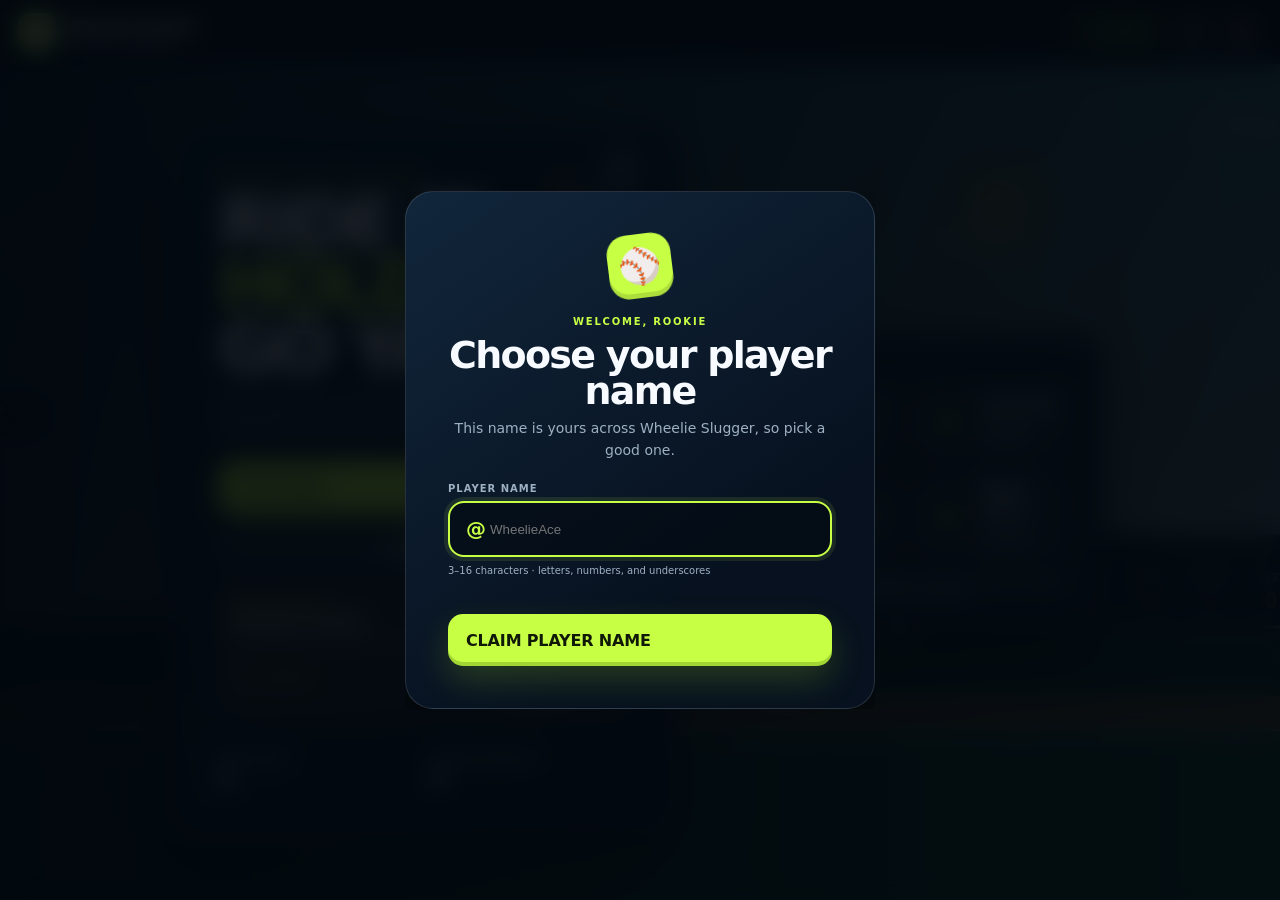
==== index.html @ b09b01a5 "Greatly increase wheelie sensitivity (index.html)" ====
<!doctype html>
<html lang="en">
  <head>
    <meta charset="UTF-8" />
    <meta name="viewport" content="width=device-width, initial-scale=1, viewport-fit=cover" />
    <meta
      name="description"
      content="Wheelie Slugger — ride an e-bike, hold the wheelie, and chase a baseball championship."
    />
    <meta name="theme-color" content="#07111f" />
    <meta name="mobile-web-app-capable" content="yes" />
    <meta name="apple-mobile-web-app-capable" content="yes" />
    <meta name="apple-mobile-web-app-status-bar-style" content="black-translucent" />
    <title>Wheelie Slugger</title>
    <link rel="manifest" href="./manifest.json" />
    <link rel="icon" href="./icon.svg" type="image/svg+xml" />
    <link rel="stylesheet" href="./styles.css?v=14" />
  </head>
  <body>
    <div id="app">
      <header class="topbar">
        <a class="brand" href="#" aria-label="Wheelie Slugger home">
          <span class="brand-mark" aria-hidden="true">⚾</span>
          <span>
            <strong>Wheelie Slugger</strong>
            <small>E-bike baseball</small>
          </span>
        </a>

        <div class="topbar-actions">
          <div id="playerBadge" class="player-badge" hidden>
            <span aria-hidden="true">@</span><strong id="playerUsername"></strong>
            <span id="ownerTag" class="owner-tag" hidden>OWNER</span>
          </div>
          <button id="topGarageButton" class="topbar-garage" type="button">
            <span aria-hidden="true">⚙</span>
            <strong>Garage</strong>
          </button>
          <button id="settingsButton" class="icon-button" type="button" aria-label="Open settings">
            <span aria-hidden="true">☰</span>
          </button>
          <button id="soundButton" class="icon-button" type="button" aria-label="Turn sound on">
            <span aria-hidden="true">🔇</span>
          </button>
          <button id="pauseButton" class="icon-button" type="button" aria-label="Pause game" hidden>
            <span aria-hidden="true">Ⅱ</span>
          </button>
        </div>
      </header>

      <main id="gameShell" class="game-shell">
        <canvas id="gameCanvas" aria-label="Wheelie Slugger game area">
          Your browser does not support the game canvas.
        </canvas>

        <section id="hud" class="hud" aria-label="Game score" hidden>
          <div class="inning-pill">
            <span>INNING</span>
            <strong id="inningValue">1</strong>
          </div>
          <div class="hud-stat">
            <span>Score</span>
            <strong id="scoreValue">0</strong>
          </div>
          <div class="hud-stat">
            <span>Baseballs</span>
            <strong><span aria-hidden="true">⚾</span> <span id="baseballValue">0</span></strong>
          </div>
          <div class="hud-stat hud-stat--desktop">
            <span>Distance</span>
            <strong><span id="distanceValue">0</span> m</strong>
          </div>
        </section>

        <section id="balancePanel" class="balance-panel" aria-label="Wheelie balance" hidden>
          <div class="balance-copy">
            <span>Balance</span>
            <strong id="comboValue">×1</strong>
          </div>
          <div class="balance-track" aria-hidden="true">
            <span class="balance-zone"></span>
            <span id="balanceNeedle" class="balance-needle"></span>
          </div>
        </section>

        <section id="boostPanel" class="boost-panel" aria-label="Boost charge" hidden>
          <span>Boost</span>
          <div class="boost-track" aria-hidden="true">
            <span id="boostFill" class="boost-fill"></span>
          </div>
        </section>

        <section id="challengeTimerPanel" class="challenge-timer" aria-label="Challenge timer" hidden>
          <span id="challengeTimerName">DAILY CHALLENGE</span>
          <strong id="challengeTimerValue">0:30</strong>
          <small id="challengeTimerGoal"></small>
        </section>

        <div id="inningBanner" class="inning-banner" aria-live="polite" hidden>
          <span id="inningBannerEyebrow">NEXT UP</span>
          <strong id="inningBannerTitle">INNING 2</strong>
          <small id="inningBannerSubtitle">Night Game</small>
        </div>

        <section id="menuOverlay" class="overlay overlay--visible">
          <div class="hero-card">
            <div class="hero-art" aria-hidden="true">
              <div class="hero-ball">⚾</div>
              <div class="hero-bike">
                <span class="wheel wheel--rear"></span>
                <span class="wheel wheel--front"></span>
                <span class="bike-frame"></span>
                <span class="rider">9</span>
              </div>
            </div>

            <p class="eyebrow">WELCOME TO THE BALLPARK</p>
            <h1>Ride it.<br /><em>Hold it.</em> Go yard.</h1>
            <p class="hero-description">
              Pop a wheelie, clear the gear, and collect enough baseballs to become the
              Wheelie Slugger.
            </p>

            <button id="startButton" class="primary-button" type="button">
              <span>Play ball</span>
              <span aria-hidden="true">→</span>
            </button>

            <button id="garageButton" class="secondary-button" type="button">
              <span aria-hidden="true">⚙</span>
              Garage
            </button>

            <section
              id="dailyChallengeCard"
              class="daily-challenge"
              role="button"
              tabindex="0"
              aria-labelledby="dailyChallengeTitle"
            >
              <div class="daily-challenge__top">
                <div>
                  <span>DAILY CHALLENGE</span>
                  <strong id="dailyChallengeTitle">First Base Dash</strong>
                </div>
                <b>⚾ <span id="dailyChallengeReward">450</span></b>
              </div>
              <p id="dailyChallengeDescription"></p>
              <div class="daily-challenge__track" aria-hidden="true">
                <i id="dailyChallengeFill"></i>
              </div>
              <small id="dailyChallengeProgress">0 / 1</small>
              <span id="dailyChallengeAction" class="daily-challenge__action">PLAY CHALLENGE →</span>
            </section>

            <div class="menu-records">
              <div>
                <span>Best score</span>
                <strong id="menuBestScore">0</strong>
              </div>
              <div>
                <span>Career baseballs</span>
                <strong id="menuBaseballs">0</strong>
              </div>
            </div>
          </div>

          <div class="how-to-card">
            <p class="eyebrow">HOW TO RIDE</p>
            <div class="how-to-steps">
              <div>
                <span class="step-icon">↑</span>
                <p><strong>Jump</strong> over tags and obstacles</p>
              </div>
              <div>
                <span class="step-icon">←</span>
                <p><strong>Lean back</strong> to pop a wheelie</p>
              </div>
              <div>
                <span class="step-icon">→</span>
                <p><strong>Lean forward</strong> to balance</p>
              </div>
              <div>
                <span class="step-icon">↓</span>
                <p><strong>Wheel down</strong> to end the wheelie</p>
              </div>
            </div>
            <p class="keyboard-help">
              Keyboard: A/D or arrows to lean · Space to jump · X or Shift to boost
            </p>
          </div>
        </section>

        <section id="resultOverlay" class="overlay" hidden>
          <div class="result-card">
            <p class="eyebrow" id="resultEyebrow">THE PLAY IS OVER</p>
            <h2 id="resultTitle">Bike down!</h2>
            <p id="resultMessage">Keep the front wheel up to clear the cone.</p>

            <div class="result-score">
              <span>Final score</span>
              <strong id="resultScore">0</strong>
              <small id="newBestLabel" hidden>NEW PERSONAL BEST!</small>
            </div>

            <div class="result-grid">
              <div>
                <span>Distance</span>
                <strong><span id="resultDistance">0</span> m</strong>
              </div>
              <div>
                <span>Baseballs</span>
                <strong>⚾ <span id="resultBaseballs">0</span></strong>
              </div>
              <div>
                <span>Best combo</span>
                <strong id="resultCombo">×1</strong>
              </div>
            </div>

            <button id="restartButton" class="primary-button" type="button">
              <span>Ride again</span>
              <span aria-hidden="true">↻</span>
            </button>
            <button id="resultGarageButton" class="secondary-button" type="button">Open garage</button>
            <button id="homeButton" class="text-button" type="button">Back to home</button>
          </div>
        </section>

        <section id="pauseOverlay" class="overlay" hidden>
          <div class="pause-card">
            <p class="eyebrow">TIME OUT</p>
            <h2>Game paused</h2>
            <button id="resumeButton" class="primary-button" type="button">Resume ride</button>
            <button id="pauseHomeButton" class="text-button" type="button">Quit to home</button>
          </div>
        </section>

        <div id="gameControls" class="game-controls" hidden>
          <button id="boostButton" class="control-button control-button--boost" type="button">
            <span aria-hidden="true">⚡</span>
            <strong>Boost</strong>
            <span class="control-key">X</span>
          </button>
          <div class="d-pad" role="group" aria-label="Bike controls">
            <button
              id="forwardButton"
              class="direction-button direction-button--up"
              type="button"
              aria-label="Jump"
            >
              <span aria-hidden="true">↑</span>
              <small>SPACE</small>
            </button>
            <button
              id="leanBackButton"
              class="direction-button direction-button--left"
              type="button"
              aria-label="Lean back and lift the front wheel"
            >
              <span aria-hidden="true">←</span>
              <small>A</small>
            </button>
            <button
              id="wheelDownButton"
              class="direction-button direction-button--down"
              type="button"
              aria-label="Bring the front wheel down"
            >
              <span aria-hidden="true">↓</span>
              <small>S</small>
            </button>
            <button
              id="leanForwardButton"
              class="direction-button direction-button--right"
              type="button"
              aria-label="Lean forward"
            >
              <span aria-hidden="true">→</span>
              <small>D</small>
            </button>
          </div>
        </div>

        <div id="toast" class="toast" aria-live="polite" hidden></div>
        <div id="liveRegion" class="sr-only" aria-live="polite"></div>
      </main>
    </div>

    <dialog id="garageDialog" class="garage-dialog">
      <form method="dialog" class="garage-card">
        <div class="dialog-header">
          <div>
            <p class="eyebrow">YOUR COLLECTION</p>
            <h2>Wheelie Garage</h2>
          </div>
          <button class="close-button" value="close" aria-label="Close garage">×</button>
        </div>
        <p class="garage-intro">
          Catch baseballs during your rides, then spend them on new e-bikes. Purchased bikes
          stay in your collection on this device.
        </p>
        <div id="bikeList" class="bike-list"></div>
        <div class="garage-total">
          <span>Baseballs to spend</span>
          <strong>⚾ <span id="garageBaseballs">0</span></strong>
        </div>
      </form>
    </dialog>

    <dialog id="settingsDialog" class="settings-dialog">
      <form method="dialog" class="settings-card">
        <div class="dialog-header">
          <div>
            <p class="eyebrow">GAME OPTIONS</p>
            <h2>Settings</h2>
          </div>
          <button class="close-button" value="close" aria-label="Close settings">×</button>
        </div>

        <label class="setting-row">
          <span>
            <strong>Auto forward</strong>
            <small>Keep moving without holding W</small>
          </span>
          <input id="autoForwardSetting" type="checkbox" />
        </label>

        <label class="setting-volume">
          <span>
            <strong>Sound volume</strong>
            <output id="volumeValue">70%</output>
          </span>
          <input id="volumeSetting" type="range" min="0" max="100" step="5" />
        </label>

        <label class="setting-volume">
          <span>
            <strong>Game brightness</strong>
            <output id="brightnessValue">100%</output>
          </span>
          <input id="brightnessSetting" type="range" min="45" max="125" step="5" />
        </label>

        <label class="setting-row">
          <span>
            <strong>Battery saver</strong>
            <small>Saves your preference; reduced graphics are coming later</small>
          </span>
          <input id="batterySaverSetting" type="checkbox" />
        </label>

        <label class="setting-row">
          <span>
            <strong>Phone vibration</strong>
            <small>Uses vibration on supported mobile devices</small>
          </span>
          <input id="vibrationSetting" type="checkbox" />
        </label>

        <label class="setting-row">
          <span>
            <strong>Screen shake</strong>
            <small>Shake the game on jumps, boosts, and crashes</small>
          </span>
          <input id="screenShakeSetting" type="checkbox" />
        </label>

        <button id="fullscreenButton" class="secondary-button" type="button">
          Enter fullscreen
        </button>
      </form>
    </dialog>

    <dialog id="usernameDialog" class="username-dialog">
      <form id="usernameForm" class="username-card">
        <div class="username-ball" aria-hidden="true">⚾</div>
        <p class="eyebrow">WELCOME, ROOKIE</p>
        <h2>Choose your player name</h2>
        <p class="username-intro">
          This name is yours across Wheelie Slugger, so pick a good one.
        </p>
        <label for="usernameInput">Player name</label>
        <div class="username-field">
          <span aria-hidden="true">@</span>
          <input
            id="usernameInput"
            name="username"
            type="text"
            minlength="3"
            maxlength="16"
            pattern="[A-Za-z0-9_]+"
            autocomplete="off"
            autocapitalize="none"
            spellcheck="false"
            placeholder="WheelieAce"
            required
          />
        </div>
        <small>3–16 characters · letters, numbers, and underscores</small>
        <p id="usernameStatus" class="username-status" role="status" aria-live="polite"></p>
        <div id="usernameSuggestions" class="username-suggestions" hidden></div>
        <button id="claimUsernameButton" class="primary-button" type="submit">
          Claim player name
        </button>
      </form>
    </dialog>

    <script src="./config.js?v=14"></script>
    <script src="./game.js?v=14"></script>
  </body>
</html>
---- styles.css ----
:root {
  color-scheme: dark;
  --ink: #f7fbff;
  --muted: #9eb0c3;
  --navy-950: #050b13;
  --navy-900: #07111f;
  --navy-800: #0c1d30;
  --navy-700: #132d46;
  --panel: rgba(7, 17, 31, 0.9);
  --line: rgba(255, 255, 255, 0.13);
  --lime: #c7ff45;
  --lime-dark: #8cc51c;
  --orange: #ff7a32;
  --cyan: #4cd9ff;
  --red: #ff4f5e;
  --radius-lg: 28px;
  --radius-md: 18px;
  --shadow: 0 28px 70px rgba(0, 0, 0, 0.42);
  --game-brightness: 1;
  font-family:
    Inter, ui-sans-serif, system-ui, -apple-system, BlinkMacSystemFont, "Segoe UI", sans-serif;
  font-synthesis: none;
}

* {
  box-sizing: border-box;
}

html,
body {
  width: 100%;
  height: 100%;
  margin: 0;
  overflow: hidden;
  background: var(--navy-950);
}

body {
  color: var(--ink);
  overscroll-behavior: none;
  user-select: none;
  -webkit-user-select: none;
  -webkit-tap-highlight-color: transparent;
}

button,
a {
  font: inherit;
}

button {
  color: inherit;
}

button:focus-visible,
a:focus-visible {
  outline: 3px solid var(--cyan);
  outline-offset: 3px;
}

#app {
  display: grid;
  grid-template-rows: 64px minmax(0, 1fr);
  width: 100%;
  height: 100%;
  min-height: 100dvh;
  background:
    radial-gradient(circle at 50% 0%, rgba(30, 87, 121, 0.24), transparent 36%),
    var(--navy-950);
}

.topbar {
  position: relative;
  z-index: 30;
  display: flex;
  align-items: center;
  justify-content: space-between;
  min-width: 0;
  padding: 0 max(18px, env(safe-area-inset-right)) 0 max(18px, env(safe-area-inset-left));
  border-bottom: 1px solid var(--line);
  background: rgba(5, 11, 19, 0.92);
  backdrop-filter: blur(18px);
}

.brand {
  display: flex;
  gap: 10px;
  align-items: center;
  color: var(--ink);
  text-decoration: none;
}

.brand-mark {
  display: grid;
  place-items: center;
  width: 38px;
  height: 38px;
  border-radius: 12px;
  background: var(--lime);
  box-shadow: inset 0 -4px 0 rgba(0, 0, 0, 0.12);
  font-size: 22px;
}

.brand strong,
.brand small {
  display: block;
}

.brand strong {
  font-size: 15px;
  letter-spacing: -0.02em;
}

.brand small {
  margin-top: 1px;
  color: var(--muted);
  font-size: 10px;
  font-weight: 700;
  letter-spacing: 0.1em;
  text-transform: uppercase;
}

.topbar-actions {
  display: flex;
  gap: 8px;
  align-items: center;
}

.player-badge {
  display: flex;
  align-items: center;
  max-width: min(34vw, 190px);
  min-height: 40px;
  padding: 0 12px;
  border: 1px solid rgba(199, 255, 69, 0.28);
  border-radius: 12px;
  background: rgba(199, 255, 69, 0.08);
  color: var(--lime);
  font-size: 12px;
}

.player-badge strong {
  overflow: hidden;
  text-overflow: ellipsis;
  white-space: nowrap;
}

.player-badge--owner {
  max-width: min(58vw, 290px);
  border-color: rgba(255, 196, 46, 0.65);
  background: linear-gradient(135deg, rgba(255, 210, 75, 0.16), rgba(184, 121, 0, 0.1));
}

.owner-tag {
  margin-left: 9px;
  padding: 5px 8px;
  border: 1px solid #ffe184;
  border-radius: 7px;
  background: linear-gradient(180deg, #ffe889, #d99b09);
  box-shadow:
    inset 0 1px 0 rgba(255, 255, 255, 0.72),
    0 0 16px rgba(255, 190, 31, 0.38);
  color: #3b2200;
  font-size: 14px;
  font-weight: 1000;
  letter-spacing: 0.1em;
  line-height: 1;
  text-shadow: 0 1px 0 rgba(255, 255, 255, 0.42);
}

.icon-button,
.close-button {
  display: grid;
  place-items: center;
  width: 40px;
  height: 40px;
  padding: 0;
  border: 1px solid var(--line);
  border-radius: 12px;
  background: rgba(255, 255, 255, 0.06);
  cursor: pointer;
}

.topbar-garage {
  display: flex;
  align-items: center;
  gap: 6px;
  min-height: 40px;
  padding: 0 13px;
  border: 1px solid rgba(199, 255, 69, 0.3);
  border-radius: 12px;
  background: rgba(199, 255, 69, 0.08);
  color: var(--lime);
  font-size: 11px;
  font-weight: 900;
  letter-spacing: 0.04em;
  text-transform: uppercase;
  cursor: pointer;
}

.topbar-garage:hover {
  background: rgba(199, 255, 69, 0.15);
}

.icon-button:hover,
.close-button:hover {
  background: rgba(255, 255, 255, 0.11);
}

.username-dialog {
  width: min(calc(100% - 28px), 470px);
  padding: 0;
  border: 0;
  background: transparent;
  color: var(--ink);
}

.username-dialog::backdrop {
  background: rgba(2, 7, 13, 0.88);
  backdrop-filter: blur(12px);
}

.username-card {
  padding: clamp(26px, 6vw, 42px);
  border: 1px solid var(--line);
  border-radius: var(--radius-lg);
  background: linear-gradient(145deg, #11263b, #07111f 72%);
  box-shadow: var(--shadow);
  text-align: center;
}

.username-ball {
  display: grid;
  place-items: center;
  width: 64px;
  height: 64px;
  margin: 0 auto 18px;
  border-radius: 20px;
  background: var(--lime);
  box-shadow: inset 0 -5px 0 rgba(0, 0, 0, 0.13);
  font-size: 35px;
  transform: rotate(-7deg);
}

.username-card h2 {
  margin: 5px 0 9px;
  font-size: clamp(27px, 7vw, 38px);
  letter-spacing: -0.045em;
}

.username-intro {
  margin: 0 auto 22px;
  color: var(--muted);
  font-size: 14px;
  line-height: 1.55;
}

.username-card label {
  display: block;
  margin-bottom: 7px;
  color: var(--muted);
  font-size: 10px;
  font-weight: 900;
  letter-spacing: 0.1em;
  text-align: left;
  text-transform: uppercase;
}

.username-field {
  display: flex;
  align-items: center;
  min-height: 56px;
  border: 2px solid rgba(255, 255, 255, 0.18);
  border-radius: 16px;
  background: rgba(2, 9, 16, 0.6);
  transition: border-color 160ms ease, box-shadow 160ms ease;
}

.username-field:focus-within {
  border-color: var(--lime);
  box-shadow: 0 0 0 4px rgba(199, 255, 69, 0.1);
}

.username-field span {
  padding-left: 16px;
  color: var(--lime);
  font-size: 20px;
  font-weight: 900;
}

.username-field input {
  width: 100%;
  min-width: 0;
  padding: 15px 16px 15px 4px;
  border: 0;
  outline: 0;
  background: transparent;
  color: white;
  font: 800 18px/1.2 inherit;
  user-select: text;
  -webkit-user-select: text;
}

.username-card > small {
  display: block;
  margin-top: 8px;
  color: var(--muted);
  font-size: 10px;
  text-align: left;
}

.username-status {
  min-height: 20px;
  margin: 13px 0 5px;
  font-size: 12px;
  font-weight: 800;
}

.username-status[data-state="error"] {
  color: #ff8d98;
}

.username-status[data-state="success"] {
  color: var(--lime);
}

.username-suggestions {
  display: flex;
  flex-wrap: wrap;
  justify-content: center;
  gap: 7px;
  margin: 0 0 13px;
}

.username-suggestions > span {
  flex-basis: 100%;
  color: var(--muted);
  font-size: 10px;
}

.username-suggestions button {
  padding: 7px 10px;
  border: 1px solid rgba(76, 217, 255, 0.35);
  border-radius: 99px;
  background: rgba(76, 217, 255, 0.08);
  color: var(--cyan);
  font-size: 11px;
  font-weight: 800;
  cursor: pointer;
}

.username-card .primary-button {
  margin-top: 5px;
}

.game-shell {
  position: relative;
  min-width: 0;
  min-height: 0;
  overflow: hidden;
  isolation: isolate;
  filter: brightness(var(--game-brightness));
}

#gameCanvas {
  display: block;
  width: 100%;
  height: 100%;
  touch-action: none;
  background: #bdefff;
}

.hud {
  position: absolute;
  z-index: 5;
  top: 18px;
  left: 18px;
  display: flex;
  align-items: stretch;
  gap: 8px;
  pointer-events: none;
}

.inning-pill,
.hud-stat {
  display: flex;
  flex-direction: column;
  justify-content: center;
  min-width: 82px;
  min-height: 54px;
  padding: 8px 14px;
  border: 1px solid rgba(255, 255, 255, 0.15);
  border-radius: 15px;
  background: rgba(6, 16, 27, 0.82);
  box-shadow: 0 12px 30px rgba(0, 0, 0, 0.16);
  backdrop-filter: blur(12px);
}

.inning-pill {
  align-items: center;
  min-width: 64px;
  padding-inline: 10px;
  background: var(--lime);
  color: #111b07;
}

.inning-pill span,
.hud-stat span,
.balance-copy span,
.boost-panel > span {
  color: var(--muted);
  font-size: 9px;
  font-weight: 900;
  letter-spacing: 0.11em;
  text-transform: uppercase;
}

.inning-pill span {
  color: rgba(17, 27, 7, 0.65);
}

.inning-pill strong {
  font-size: 23px;
  line-height: 1;
}

.hud-stat strong {
  margin-top: 2px;
  font-size: 17px;
  font-variant-numeric: tabular-nums;
}

.balance-panel {
  position: absolute;
  z-index: 5;
  top: 20px;
  left: 50%;
  width: min(280px, 28vw);
  transform: translateX(-50%);
  pointer-events: none;
}

.balance-copy {
  display: flex;
  justify-content: space-between;
  margin-bottom: 7px;
  text-shadow: 0 2px 8px rgba(0, 0, 0, 0.35);
}

.balance-copy span {
  color: rgba(255, 255, 255, 0.74);
}

.balance-copy strong {
  color: var(--lime);
  font-size: 13px;
}

.balance-track,
.boost-track {
  position: relative;
  height: 10px;
  overflow: hidden;
  border: 2px solid rgba(255, 255, 255, 0.3);
  border-radius: 99px;
  background: rgba(5, 11, 19, 0.62);
  box-shadow: 0 7px 18px rgba(0, 0, 0, 0.2);
}

.balance-zone {
  position: absolute;
  inset: 0 31% 0 28%;
  border-radius: inherit;
  background: linear-gradient(90deg, #a0eb2c, var(--lime), #a0eb2c);
  opacity: 0.95;
}

.balance-needle {
  position: absolute;
  top: -3px;
  left: 0;
  width: 5px;
  height: 12px;
  border-radius: 4px;
  background: white;
  box-shadow: 0 0 0 2px #0a1726, 0 0 10px white;
  transform: translateX(-50%);
  transition: left 60ms linear;
}

.boost-panel {
  position: absolute;
  z-index: 5;
  right: 18px;
  top: 22px;
  width: 118px;
  pointer-events: none;
}

.boost-panel > span {
  display: block;
  margin-bottom: 7px;
  color: rgba(255, 255, 255, 0.74);
}

.boost-track {
  height: 9px;
}

.boost-fill {
  display: block;
  width: 100%;
  height: 100%;
  border-radius: inherit;
  background: linear-gradient(90deg, var(--orange), #ffd65a);
  box-shadow: 0 0 18px rgba(255, 122, 50, 0.65);
  transform-origin: left;
}

.overlay {
  position: absolute;
  z-index: 20;
  inset: 0;
  display: grid;
  grid-template-columns: minmax(320px, 500px) minmax(260px, 390px);
  gap: clamp(18px, 3vw, 42px);
  align-content: center;
  justify-content: center;
  padding: 28px;
  overflow: auto;
  background:
    linear-gradient(90deg, rgba(4, 10, 18, 0.93), rgba(4, 10, 18, 0.55)),
    radial-gradient(circle at 75% 35%, rgba(199, 255, 69, 0.14), transparent 34%);
  opacity: 0;
  pointer-events: none;
  transition: opacity 180ms ease;
}

.overlay--visible {
  opacity: 1;
  pointer-events: auto;
}

.hero-card,
.how-to-card,
.result-card,
.pause-card {
  position: relative;
  align-self: center;
}

.hero-card {
  padding: clamp(22px, 4vw, 42px);
  overflow: hidden;
  border: 1px solid var(--line);
  border-radius: var(--radius-lg);
  background: linear-gradient(145deg, rgba(14, 33, 52, 0.96), rgba(7, 17, 31, 0.96));
  box-shadow: var(--shadow);
}

.hero-card::after {
  position: absolute;
  z-index: -1;
  width: 230px;
  height: 230px;
  right: -100px;
  bottom: -120px;
  border: 34px solid rgba(199, 255, 69, 0.06);
  border-radius: 50%;
  content: "";
}

.eyebrow {
  margin: 0 0 10px;
  color: var(--lime);
  font-size: 10px;
  font-weight: 900;
  letter-spacing: 0.18em;
  text-transform: uppercase;
}

h1,
h2,
p {
  margin-top: 0;
}

h1 {
  max-width: 380px;
  margin-bottom: 14px;
  font-size: clamp(42px, 6vw, 72px);
  line-height: 0.86;
  letter-spacing: -0.065em;
  text-transform: uppercase;
}

h1 em {
  color: var(--lime);
  font-style: normal;
}

h2 {
  margin-bottom: 8px;
  font-size: clamp(32px, 5vw, 52px);
  line-height: 0.95;
  letter-spacing: -0.05em;
}

.hero-description {
  max-width: 390px;
  margin-bottom: 22px;
  color: var(--muted);
  font-size: 15px;
  line-height: 1.55;
}

.primary-button,
.secondary-button,
.text-button {
  display: flex;
  align-items: center;
  justify-content: center;
  width: 100%;
  min-height: 52px;
  padding: 12px 18px;
  border-radius: 15px;
  font-weight: 900;
  letter-spacing: -0.01em;
  cursor: pointer;
}

.primary-button {
  justify-content: space-between;
  border: 0;
  background: var(--lime);
  box-shadow: inset 0 -4px 0 rgba(55, 91, 0, 0.25), 0 14px 34px rgba(165, 224, 35, 0.2);
  color: #101906;
  font-size: 16px;
  text-transform: uppercase;
}

.primary-button:hover {
  filter: brightness(1.06);
}

.primary-button:active {
  transform: translateY(2px);
  box-shadow: inset 0 -2px 0 rgba(55, 91, 0, 0.25), 0 8px 22px rgba(165, 224, 35, 0.2);
}

.secondary-button {
  gap: 8px;
  margin-top: 10px;
  border: 1px solid var(--line);
  background: rgba(255, 255, 255, 0.055);
}

.secondary-button:hover {
  background: rgba(255, 255, 255, 0.1);
}

.text-button {
  min-height: 38px;
  margin-top: 5px;
  border: 0;
  background: transparent;
  color: var(--muted);
  font-size: 13px;
}

.text-button:hover {
  color: var(--ink);
}

.menu-records {
  display: grid;
  grid-template-columns: 1fr 1fr;
  gap: 10px;
  margin-top: 20px;
  padding-top: 18px;
  border-top: 1px solid var(--line);
}

.daily-challenge {
  margin-top: 13px;
  padding: 13px 14px;
  border: 1px solid rgba(255, 191, 47, 0.36);
  border-radius: 15px;
  background: linear-gradient(135deg, rgba(255, 191, 47, 0.11), rgba(255, 122, 50, 0.05));
  cursor: pointer;
  transition: border-color 160ms ease, transform 160ms ease, background 160ms ease;
}

.daily-challenge:hover,
.daily-challenge:focus-visible {
  border-color: #ffd766;
  background: linear-gradient(135deg, rgba(255, 191, 47, 0.18), rgba(255, 122, 50, 0.08));
  outline: 0;
  transform: translateY(-1px);
}

.daily-challenge__top {
  display: flex;
  align-items: center;
  justify-content: space-between;
  gap: 12px;
}

.daily-challenge__top span,
.daily-challenge > small {
  display: block;
  color: #d2a944;
  font-size: 8px;
  font-weight: 900;
  letter-spacing: 0.11em;
  text-transform: uppercase;
}

.daily-challenge__top strong {
  display: block;
  margin-top: 2px;
  font-size: 14px;
}

.daily-challenge__top b {
  flex: none;
  color: #ffd766;
  font-size: 13px;
}

.daily-challenge p {
  margin: 8px 0;
  color: var(--muted);
  font-size: 11px;
  line-height: 1.4;
}

.daily-challenge__track {
  height: 7px;
  overflow: hidden;
  border-radius: 99px;
  background: rgba(0, 0, 0, 0.3);
}

.daily-challenge__track i {
  display: block;
  width: 0;
  height: 100%;
  border-radius: inherit;
  background: linear-gradient(90deg, #ff9e2c, #ffe06b);
  transition: width 240ms ease;
}

.daily-challenge > small {
  margin-top: 6px;
}

.daily-challenge > small.is-complete {
  color: var(--lime);
}

.daily-challenge__action {
  display: block;
  margin-top: 8px;
  color: #ffe083;
  font-size: 10px;
  font-weight: 1000;
  letter-spacing: 0.09em;
  text-align: right;
}

.daily-challenge.is-complete {
  cursor: default;
  opacity: 0.78;
}

.challenge-timer {
  position: absolute;
  z-index: 8;
  top: 74px;
  right: 18px;
  display: grid;
  width: min(250px, 31vw);
  padding: 11px 14px;
  border: 2px solid #ffd766;
  border-radius: 15px;
  background: rgba(7, 17, 31, 0.9);
  box-shadow: 0 12px 30px rgba(0, 0, 0, 0.28), 0 0 18px rgba(255, 191, 47, 0.15);
  pointer-events: none;
}

.challenge-timer[hidden] {
  display: none;
}

.challenge-timer > span {
  color: #ffd766;
  font-size: 9px;
  font-weight: 1000;
  letter-spacing: 0.12em;
}

.challenge-timer > strong {
  font-size: 30px;
  font-variant-numeric: tabular-nums;
  line-height: 1;
}

.challenge-timer > small {
  margin-top: 5px;
  overflow: hidden;
  color: var(--muted);
  font-size: 9px;
  line-height: 1.25;
  text-overflow: ellipsis;
  white-space: nowrap;
}

.challenge-timer.is-urgent {
  border-color: var(--red);
  animation: timer-pulse 650ms ease-in-out infinite alternate;
}

.challenge-timer.is-urgent > strong {
  color: #ff7f8b;
}

@keyframes timer-pulse {
  to {
    transform: scale(1.035);
    box-shadow: 0 0 24px rgba(255, 79, 94, 0.4);
  }
}

.menu-records div {
  display: flex;
  flex-direction: column;
}

.menu-records span {
  color: var(--muted);
  font-size: 10px;
  font-weight: 800;
  text-transform: uppercase;
}

.menu-records strong {
  margin-top: 3px;
  font-size: 21px;
  font-variant-numeric: tabular-nums;
}

.hero-art {
  position: absolute;
  right: 10px;
  top: 20px;
  width: 175px;
  height: 125px;
  opacity: 0.23;
  transform: rotate(-6deg);
}

.hero-ball {
  position: absolute;
  right: 15px;
  top: 0;
  font-size: 38px;
  transform: rotate(18deg);
}

.hero-bike {
  position: absolute;
  right: 25px;
  bottom: 22px;
  width: 125px;
  height: 70px;
  transform: rotate(-17deg);
  transform-origin: 25px 50px;
}

.wheel {
  position: absolute;
  bottom: 0;
  width: 42px;
  height: 42px;
  border: 7px solid white;
  border-radius: 50%;
}

.wheel--rear {
  left: 0;
}

.wheel--front {
  right: 0;
}

.bike-frame {
  position: absolute;
  left: 29px;
  bottom: 20px;
  width: 68px;
  height: 6px;
  border-radius: 10px;
  background: var(--lime);
  transform: rotate(-8deg);
}

.rider {
  position: absolute;
  left: 47px;
  bottom: 36px;
  display: grid;
  place-items: center;
  width: 34px;
  height: 34px;
  border-radius: 50% 50% 40% 40%;
  background: var(--orange);
  color: #08111d;
  font-size: 12px;
  font-weight: 1000;
}

.how-to-card {
  padding: clamp(18px, 3vw, 30px);
  border: 1px solid var(--line);
  border-radius: var(--radius-lg);
  background: rgba(7, 17, 31, 0.83);
  box-shadow: var(--shadow);
  backdrop-filter: blur(16px);
}

.how-to-steps {
  display: grid;
  grid-template-columns: 1fr 1fr;
  gap: 10px;
}

.how-to-steps > div {
  display: grid;
  grid-template-columns: 42px 1fr;
  gap: 12px;
  align-items: center;
  min-height: 58px;
  padding: 10px 13px;
  border: 1px solid var(--line);
  border-radius: 15px;
  background: rgba(255, 255, 255, 0.045);
}

.how-to-steps p {
  margin: 0;
  color: var(--muted);
  font-size: 13px;
  line-height: 1.35;
}

.how-to-steps strong {
  color: var(--ink);
}

.step-icon {
  display: grid;
  place-items: center;
  width: 38px;
  height: 38px;
  border-radius: 11px;
  background: rgba(199, 255, 69, 0.12);
  color: var(--lime);
  font-size: 19px;
}

.keyboard-help {
  margin: 16px 0 0;
  color: #70869b;
  font-size: 10px;
  font-weight: 700;
  text-align: center;
  text-transform: uppercase;
}

.game-controls {
  position: absolute;
  z-index: 10;
  right: max(22px, env(safe-area-inset-right));
  bottom: max(18px, env(safe-area-inset-bottom));
  display: flex;
  gap: 12px;
  align-items: flex-end;
}

.control-button {
  position: relative;
  display: flex;
  flex-direction: column;
  align-items: center;
  justify-content: center;
  border: 2px solid rgba(255, 255, 255, 0.4);
  box-shadow: 0 16px 35px rgba(0, 0, 0, 0.28);
  cursor: pointer;
  touch-action: none;
  text-transform: uppercase;
}

.control-button--boost {
  width: clamp(72px, 9vw, 90px);
  height: clamp(64px, 8vw, 82px);
  border-radius: 22px;
  background: linear-gradient(145deg, #ff9b53, var(--orange));
  color: #271105;
}

.control-button--boost:disabled {
  filter: saturate(0.2) brightness(0.65);
  cursor: not-allowed;
}

.control-button--boost:not(:disabled):active {
  transform: scale(0.95);
}

.control-button--boost > span:first-child {
  font-size: 20px;
}

.control-label,
.control-key {
  font-size: 8px;
  font-weight: 900;
  letter-spacing: 0.13em;
  opacity: 0.63;
}

.control-button strong {
  font-size: clamp(16px, 2vw, 21px);
}

.d-pad {
  display: grid;
  grid-template-columns: repeat(3, clamp(54px, 6.2vw, 68px));
  grid-template-rows: repeat(2, clamp(52px, 6vw, 64px));
  gap: 6px;
  touch-action: none;
}

.direction-button {
  position: relative;
  display: flex;
  align-items: center;
  justify-content: center;
  border: 2px solid rgba(255, 255, 255, 0.36);
  border-radius: 17px;
  background: linear-gradient(155deg, rgba(27, 57, 84, 0.96), rgba(8, 24, 40, 0.96));
  box-shadow: inset 0 -4px 0 rgba(0, 0, 0, 0.24), 0 12px 28px rgba(0, 0, 0, 0.3);
  color: white;
  cursor: pointer;
  touch-action: none;
}

.direction-button > span {
  font-size: clamp(25px, 3vw, 34px);
  font-weight: 900;
  line-height: 1;
}

.direction-button small {
  position: absolute;
  right: 7px;
  bottom: 5px;
  color: var(--muted);
  font-size: 8px;
  font-weight: 900;
}

.direction-button.is-held {
  border-color: var(--lime);
  background: linear-gradient(155deg, #d7ff76, var(--lime));
  box-shadow: inset 0 -2px 0 rgba(55, 91, 0, 0.25), 0 8px 20px rgba(165, 224, 35, 0.2);
  color: #122005;
  transform: translateY(2px) scale(0.98);
}

.direction-button.is-held small {
  color: rgba(18, 32, 5, 0.62);
}

.direction-button--up {
  grid-column: 2;
  grid-row: 1;
}

.direction-button--left {
  grid-column: 1;
  grid-row: 2;
}

.direction-button--down {
  grid-column: 2;
  grid-row: 2;
}

.direction-button--right {
  grid-column: 3;
  grid-row: 2;
}

.inning-banner {
  position: absolute;
  z-index: 12;
  top: 48%;
  left: 50%;
  display: flex;
  flex-direction: column;
  align-items: center;
  padding: 18px 34px;
  border: 1px solid rgba(255, 255, 255, 0.22);
  border-radius: 20px;
  background: rgba(5, 12, 20, 0.88);
  box-shadow: var(--shadow);
  text-align: center;
  transform: translate(-50%, -50%);
  backdrop-filter: blur(12px);
  animation: banner-in 2.4s both;
}

.inning-banner span {
  color: var(--lime);
  font-size: 9px;
  font-weight: 900;
  letter-spacing: 0.18em;
}

.inning-banner strong {
  margin: 2px 0;
  font-size: clamp(30px, 5vw, 50px);
  font-style: italic;
  letter-spacing: -0.05em;
}

.inning-banner small {
  color: var(--muted);
  font-weight: 700;
}

@keyframes banner-in {
  0% {
    opacity: 0;
    transform: translate(-50%, -40%) scale(0.82);
  }
  12%,
  76% {
    opacity: 1;
    transform: translate(-50%, -50%) scale(1);
  }
  100% {
    opacity: 0;
    transform: translate(-50%, -62%) scale(0.94);
  }
}

.toast {
  position: absolute;
  z-index: 9;
  left: 50%;
  bottom: 25%;
  padding: 9px 16px;
  border-radius: 99px;
  background: rgba(5, 12, 20, 0.83);
  box-shadow: 0 10px 26px rgba(0, 0, 0, 0.24);
  color: white;
  font-size: 12px;
  font-weight: 900;
  text-transform: uppercase;
  transform: translateX(-50%);
  pointer-events: none;
  animation: toast-pop 900ms both;
}

@keyframes toast-pop {
  0% {
    opacity: 0;
    transform: translate(-50%, 10px) scale(0.85);
  }
  18%,
  74% {
    opacity: 1;
    transform: translate(-50%, 0) scale(1);
  }
  100% {
    opacity: 0;
    transform: translate(-50%, -8px) scale(0.95);
  }
}

#resultOverlay,
#pauseOverlay {
  grid-template-columns: minmax(290px, 430px);
  background: rgba(4, 10, 18, 0.77);
  backdrop-filter: blur(10px);
}

.result-card,
.pause-card {
  padding: clamp(24px, 5vw, 38px);
  border: 1px solid var(--line);
  border-radius: var(--radius-lg);
  background: linear-gradient(145deg, rgba(17, 38, 59, 0.98), rgba(7, 17, 31, 0.98));
  box-shadow: var(--shadow);
  text-align: center;
}

.result-card > p:not(.eyebrow) {
  margin-bottom: 22px;
  color: var(--muted);
  font-size: 13px;
}

.result-score {
  display: flex;
  flex-direction: column;
  align-items: center;
  margin-bottom: 12px;
  padding: 18px;
  border-radius: 18px;
  background: rgba(199, 255, 69, 0.1);
}

.result-score > span,
.result-grid span {
  color: var(--muted);
  font-size: 9px;
  font-weight: 900;
  letter-spacing: 0.11em;
  text-transform: uppercase;
}

.result-score strong {
  color: var(--lime);
  font-size: 44px;
  line-height: 1;
}

.result-score small {
  margin-top: 7px;
  color: var(--orange);
  font-size: 9px;
  font-weight: 1000;
  letter-spacing: 0.12em;
}

.result-grid {
  display: grid;
  grid-template-columns: repeat(3, 1fr);
  gap: 8px;
  margin-bottom: 18px;
}

.result-grid div {
  display: flex;
  flex-direction: column;
  padding: 12px 7px;
  border: 1px solid var(--line);
  border-radius: 14px;
}

.result-grid strong {
  margin-top: 4px;
  font-size: 16px;
}

.garage-dialog {
  width: min(640px, calc(100% - 28px));
  max-height: calc(100dvh - 28px);
  padding: 0;
  overflow: visible;
  border: 0;
  border-radius: var(--radius-lg);
  background: transparent;
  color: var(--ink);
}

.garage-dialog::backdrop {
  background: rgba(2, 7, 12, 0.78);
  backdrop-filter: blur(10px);
}

.settings-dialog {
  width: min(440px, calc(100% - 28px));
  padding: 0;
  border: 0;
  border-radius: var(--radius-lg);
  background: transparent;
  color: var(--ink);
}

.settings-dialog::backdrop {
  background: rgba(2, 7, 12, 0.78);
  backdrop-filter: blur(10px);
}

.settings-card {
  padding: clamp(22px, 5vw, 34px);
  border: 1px solid var(--line);
  border-radius: var(--radius-lg);
  background: linear-gradient(145deg, #122a43, var(--navy-900));
  box-shadow: var(--shadow);
}

.setting-row,
.setting-volume {
  display: flex;
  align-items: center;
  justify-content: space-between;
  gap: 18px;
  margin-top: 12px;
  padding: 14px;
  border: 1px solid var(--line);
  border-radius: 15px;
  background: rgba(255, 255, 255, 0.045);
}

.setting-row span,
.setting-volume > span {
  min-width: 0;
}

.setting-row strong,
.setting-row small {
  display: block;
}

.setting-row small {
  margin-top: 3px;
  color: var(--muted);
  font-size: 10px;
  line-height: 1.3;
}

.setting-row input[type="checkbox"] {
  flex: none;
  width: 23px;
  height: 23px;
  accent-color: var(--lime);
}

.setting-volume {
  display: block;
}

.setting-volume > span {
  display: flex;
  justify-content: space-between;
  margin-bottom: 10px;
}

.setting-volume output {
  color: var(--lime);
  font-weight: 900;
}

.setting-volume input {
  width: 100%;
  accent-color: var(--lime);
}

.settings-card .secondary-button {
  margin-top: 14px;
}

.screen-shake--light {
  animation: screen-shake-light 180ms linear;
}

.screen-shake--heavy {
  animation: screen-shake-heavy 340ms linear;
}

@keyframes screen-shake-light {
  25% { transform: translate3d(-3px, 2px, 0); }
  50% { transform: translate3d(3px, -2px, 0); }
  75% { transform: translate3d(-2px, -1px, 0); }
}

@keyframes screen-shake-heavy {
  15% { transform: translate3d(-8px, 3px, 0) rotate(-0.3deg); }
  30% { transform: translate3d(7px, -4px, 0) rotate(0.3deg); }
  45% { transform: translate3d(-6px, -2px, 0); }
  60% { transform: translate3d(5px, 3px, 0); }
  75% { transform: translate3d(-3px, -2px, 0); }
}

.garage-card {
  max-height: calc(100dvh - 28px);
  padding: clamp(22px, 4vw, 36px);
  overflow: auto;
  border: 1px solid var(--line);
  border-radius: var(--radius-lg);
  background: linear-gradient(145deg, #122a43, var(--navy-900));
  box-shadow: var(--shadow);
}

.dialog-header {
  display: flex;
  align-items: flex-start;
  justify-content: space-between;
  gap: 14px;
}

.dialog-header h2 {
  margin: 0;
  font-size: clamp(29px, 5vw, 44px);
}

.close-button {
  flex: 0 0 auto;
  font-size: 24px;
}

.garage-intro {
  max-width: 500px;
  margin: 18px 0;
  color: var(--muted);
  font-size: 13px;
  line-height: 1.5;
}

.bike-list {
  display: grid;
  grid-template-columns: repeat(3, 1fr);
  gap: 10px;
}

.bike-card {
  display: flex;
  flex-direction: column;
  min-width: 0;
  padding: 14px;
  border: 1px solid var(--line);
  border-radius: 17px;
  background: rgba(255, 255, 255, 0.045);
}

.bike-card.is-selected {
  border-color: var(--lime);
  box-shadow: inset 0 0 0 1px var(--lime);
  background: rgba(199, 255, 69, 0.075);
}

.bike-swatch {
  display: grid;
  place-items: center;
  height: 72px;
  margin-bottom: 12px;
  border-radius: 12px;
  background:
    radial-gradient(circle at 50% 70%, rgba(255, 255, 255, 0.15), transparent 45%),
    rgba(0, 0, 0, 0.18);
  font-size: 41px;
}

.bike-card h3 {
  margin: 0;
  font-size: 14px;
}

.bike-card p {
  min-height: 34px;
  margin: 4px 0 9px;
  color: var(--muted);
  font-size: 10px;
  line-height: 1.35;
}

.bike-performance {
  display: grid;
  grid-template-columns: auto 1fr auto;
  gap: 7px;
  align-items: center;
  margin-bottom: 11px;
  color: var(--muted);
  font-size: 8px;
  font-weight: 900;
  letter-spacing: 0.08em;
  text-transform: uppercase;
}

.bike-performance > div {
  height: 5px;
  overflow: hidden;
  border-radius: 99px;
  background: rgba(255, 255, 255, 0.09);
}

.bike-performance i {
  display: block;
  height: 100%;
  border-radius: inherit;
  background: linear-gradient(90deg, var(--cyan), var(--lime));
}

.bike-performance strong {
  color: var(--ink);
  font-size: 9px;
}

.bike-card button {
  min-height: 35px;
  margin-top: auto;
  border: 1px solid var(--line);
  border-radius: 10px;
  background: rgba(255, 255, 255, 0.07);
  font-size: 10px;
  font-weight: 900;
  cursor: pointer;
  text-transform: uppercase;
}

.bike-card button:not(:disabled):hover {
  background: var(--lime);
  color: #111b07;
}

.bike-card button:disabled {
  color: #71869a;
  cursor: not-allowed;
}

.garage-total {
  display: flex;
  align-items: center;
  justify-content: space-between;
  margin-top: 14px;
  padding: 13px 15px;
  border-radius: 14px;
  background: rgba(0, 0, 0, 0.18);
}

.garage-total span {
  color: var(--muted);
  font-size: 11px;
  font-weight: 800;
  text-transform: uppercase;
}

.garage-total strong {
  color: var(--lime);
}

.sr-only {
  position: absolute;
  width: 1px;
  height: 1px;
  padding: 0;
  margin: -1px;
  overflow: hidden;
  clip: rect(0, 0, 0, 0);
  white-space: nowrap;
  border: 0;
}

[hidden] {
  display: none !important;
}

@media (max-width: 760px) {
  #app {
    grid-template-rows: 54px minmax(0, 1fr);
  }

  .topbar {
    padding-inline: max(12px, env(safe-area-inset-left));
  }

  .brand-mark {
    width: 34px;
    height: 34px;
    font-size: 19px;
  }

  .brand strong {
    font-size: 13px;
  }

  .brand small {
    display: none;
  }

  .icon-button {
    width: 36px;
    height: 36px;
  }

  .overlay {
    display: block;
    padding: 14px;
  }

  #menuOverlay {
    background: rgba(4, 10, 18, 0.82);
  }

  .hero-card {
    width: min(100%, 480px);
    margin: max(2vh, 6px) auto 12px;
    padding: 24px;
  }

  h1 {
    font-size: clamp(39px, 12vw, 58px);
  }

  .hero-art {
    right: -10px;
    top: 6px;
    transform: scale(0.82) rotate(-6deg);
  }

  .how-to-card {
    width: min(100%, 480px);
    margin: 0 auto max(2vh, 8px);
    padding: 17px;
  }

  .how-to-steps {
    grid-template-columns: repeat(2, 1fr);
    gap: 7px;
  }

  .how-to-steps > div {
    display: grid;
    grid-template-columns: 34px 1fr;
    gap: 8px;
    min-height: 54px;
    padding: 7px;
    text-align: left;
  }

  .how-to-steps p {
    font-size: 10px;
  }

  .step-icon {
    width: 34px;
    height: 34px;
  }

  .keyboard-help {
    display: none;
  }

  .hud {
    top: 10px;
    left: 10px;
    gap: 5px;
  }

  .inning-pill,
  .hud-stat {
    min-width: 63px;
    min-height: 45px;
    padding: 6px 9px;
    border-radius: 12px;
  }

  .inning-pill {
    min-width: 48px;
  }

  .inning-pill strong {
    font-size: 19px;
  }

  .hud-stat strong {
    font-size: 14px;
  }

  .hud-stat--desktop {
    display: none;
  }

  .balance-panel {
    top: 63px;
    left: 10px;
    width: 170px;
    transform: none;
  }

  .boost-panel {
    top: 11px;
    right: 10px;
    width: 80px;
  }

  .game-controls {
    right: max(10px, env(safe-area-inset-right));
    bottom: max(10px, env(safe-area-inset-bottom));
    gap: 8px;
  }

  .control-button--boost {
    width: 64px;
    height: 59px;
    border-radius: 16px;
  }

  .control-button--boost strong {
    font-size: 12px;
  }

  .d-pad {
    grid-template-columns: repeat(3, 52px);
    grid-template-rows: repeat(2, 48px);
    gap: 5px;
  }

  .direction-button {
    border-radius: 14px;
  }

  .direction-button > span {
    font-size: 26px;
  }

  .direction-button small,
  .control-key {
    display: none;
  }

  .toast {
    bottom: 34%;
  }

  .result-card,
  .pause-card {
    width: min(100%, 430px);
    margin: max(5vh, 20px) auto;
  }

  .bike-list {
    grid-template-columns: 1fr;
  }

  .bike-card {
    display: grid;
    grid-template-columns: 70px 1fr 85px;
    grid-template-rows: auto auto auto;
    gap: 2px 12px;
    align-items: center;
  }

  .bike-swatch {
    grid-row: 1 / span 3;
    width: 70px;
    height: 62px;
    margin: 0;
    font-size: 34px;
  }

  .bike-card p {
    min-height: 0;
    margin: 2px 0 0;
  }

  .bike-performance {
    grid-column: 2;
    margin: 5px 0 0;
  }

  .bike-card button {
    grid-column: 3;
    grid-row: 1 / span 3;
  }
}

@media (max-height: 580px) and (orientation: landscape) {
  #app {
    grid-template-rows: 48px minmax(0, 1fr);
  }

  .brand-mark {
    width: 32px;
    height: 32px;
    font-size: 18px;
  }

  .overlay {
    grid-template-columns: minmax(330px, 480px) minmax(250px, 340px);
    gap: 14px;
    padding: 12px;
  }

  .hero-card,
  .how-to-card {
    padding: 18px;
  }

  h1 {
    margin-bottom: 8px;
    font-size: clamp(34px, 8vh, 48px);
  }

  .hero-description {
    margin-bottom: 12px;
    font-size: 12px;
  }

  .primary-button {
    min-height: 43px;
  }

  .secondary-button {
    min-height: 38px;
  }

  .menu-records {
    margin-top: 10px;
    padding-top: 10px;
  }

  .how-to-steps > div {
    min-height: 45px;
    padding-block: 6px;
  }

  .keyboard-help {
    margin-top: 9px;
  }

  .result-card,
  .pause-card {
    padding: 20px 28px;
  }

  .result-card h2 {
    font-size: 34px;
  }

  .result-card > p:not(.eyebrow) {
    margin-bottom: 10px;
  }

  .result-score {
    display: grid;
    grid-template-columns: 1fr auto;
    margin-bottom: 7px;
    padding: 9px 15px;
    text-align: left;
  }

  .result-score strong {
    grid-column: 2;
    grid-row: 1 / span 2;
    font-size: 34px;
  }

  .result-grid {
    margin-bottom: 9px;
  }
}

@media (max-width: 560px) {
  .topbar {
    padding-inline: max(9px, env(safe-area-inset-left));
  }

  .topbar-actions {
    gap: 5px;
  }

  .brand-mark {
    width: 32px;
    height: 32px;
    font-size: 18px;
  }

  .brand strong {
    font-size: 12px;
  }

  .brand small {
    display: none;
  }

  .icon-button {
    width: 36px;
    height: 36px;
  }

  .player-badge {
    max-width: 25vw;
    padding-inline: 8px;
  }

  .player-badge--owner {
    width: auto;
    padding: 4px;
  }

  .player-badge--owner > span:first-child,
  .player-badge--owner > strong {
    display: none;
  }

  .player-badge--owner .owner-tag {
    margin-left: 0;
    font-size: 11px;
  }

  .topbar-garage {
    min-height: 36px;
    padding-inline: 10px;
    font-size: 9px;
  }

  .topbar-garage span {
    display: none;
  }

  .challenge-timer {
    top: 116px;
    right: 10px;
    width: 145px;
    padding: 8px 10px;
  }

  .challenge-timer > strong {
    font-size: 25px;
  }

  .challenge-timer > small {
    display: none;
  }
}

@media (prefers-reduced-motion: reduce) {
  *,
  *::before,
  *::after {
    scroll-behavior: auto !important;
    animation-duration: 1ms !important;
    animation-iteration-count: 1 !important;
    transition-duration: 1ms !important;
  }
}
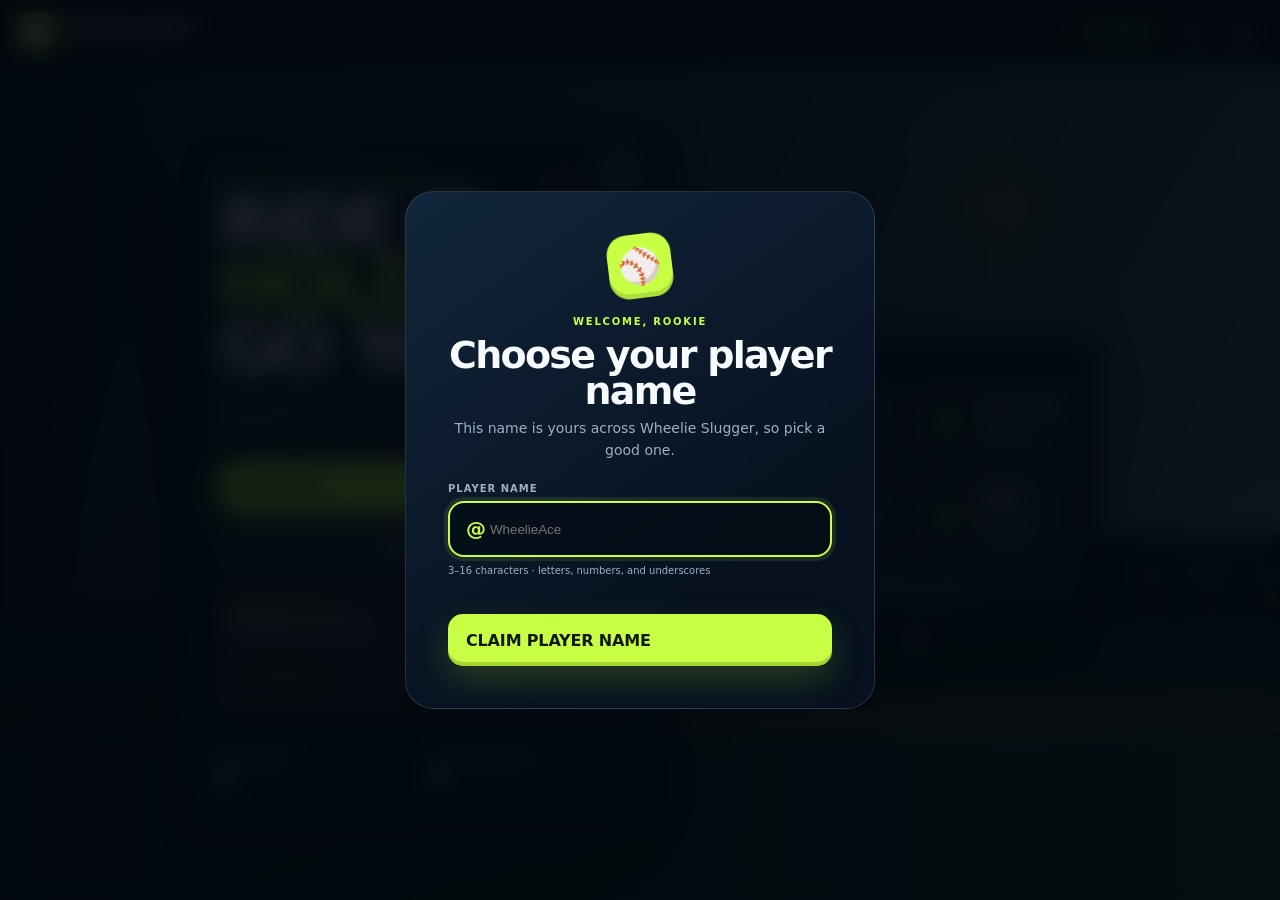
==== commit 37e5962d: "Prevent mobile username input zoom (index.html)" ====
--- a/index.html
+++ b/index.html
@@ -14,7 +14,7 @@
     <title>Wheelie Slugger</title>
     <link rel="manifest" href="./manifest.json" />
     <link rel="icon" href="./icon.svg" type="image/svg+xml" />
-    <link rel="stylesheet" href="./styles.css?v=14" />
+    <link rel="stylesheet" href="./styles.css?v=15" />
   </head>
   <body>
     <div id="app">
@@ -406,7 +406,7 @@
       </form>
     </dialog>
 
-    <script src="./config.js?v=14"></script>
-    <script src="./game.js?v=14"></script>
+    <script src="./config.js?v=15"></script>
+    <script src="./game.js?v=15"></script>
   </body>
 </html>
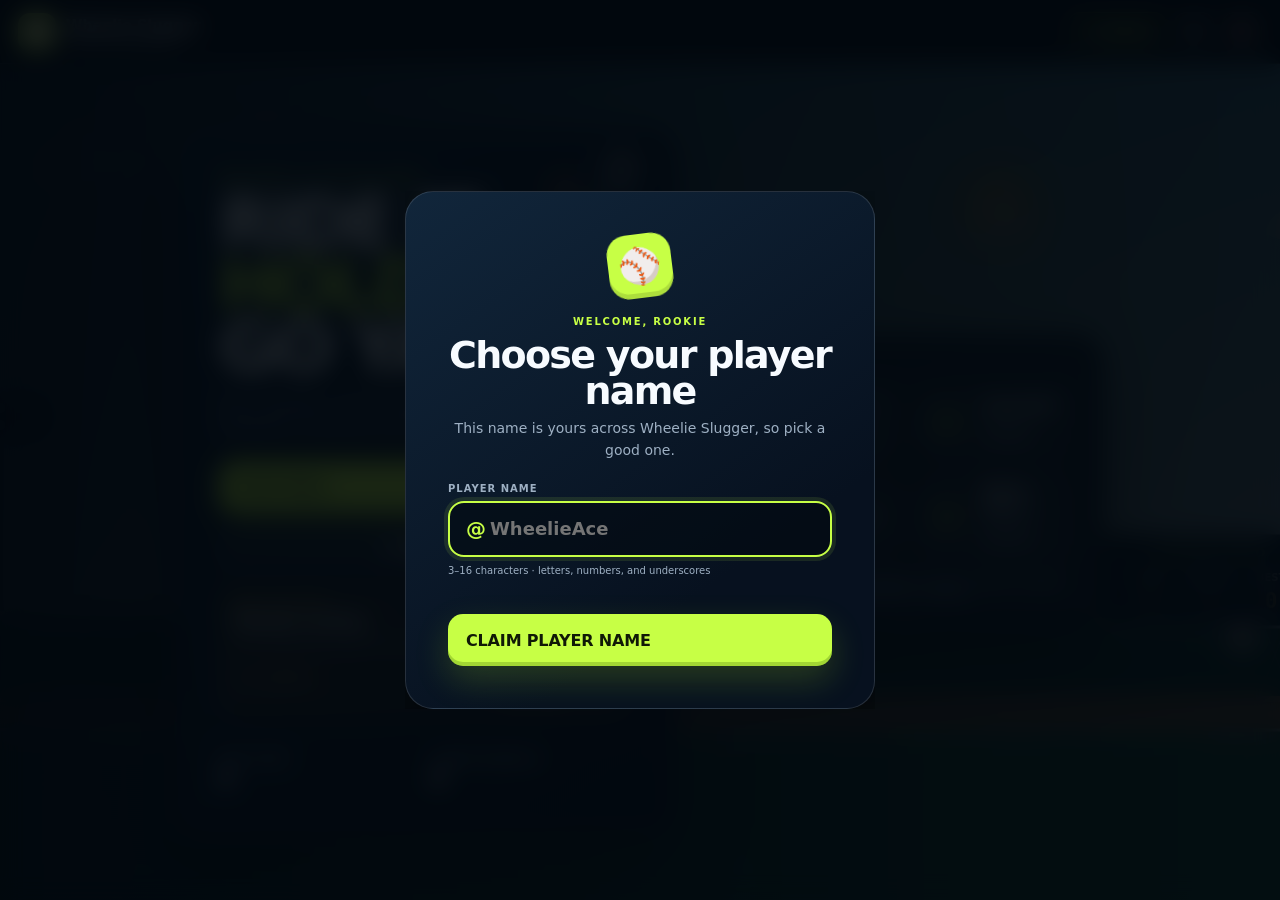
==== commit 6ce3af04: "Move mobile header below safe area (index.html)" ====
--- a/index.html
+++ b/index.html
@@ -14,7 +14,7 @@
     <title>Wheelie Slugger</title>
     <link rel="manifest" href="./manifest.json" />
     <link rel="icon" href="./icon.svg" type="image/svg+xml" />
-    <link rel="stylesheet" href="./styles.css?v=15" />
+    <link rel="stylesheet" href="./styles.css?v=16" />
   </head>
   <body>
     <div id="app">
@@ -406,7 +406,7 @@
       </form>
     </dialog>
 
-    <script src="./config.js?v=15"></script>
-    <script src="./game.js?v=15"></script>
+    <script src="./config.js?v=16"></script>
+    <script src="./game.js?v=16"></script>
   </body>
 </html>
--- a/styles.css
+++ b/styles.css
@@ -296,7 +296,10 @@
   outline: 0;
   background: transparent;
   color: white;
-  font: 800 18px/1.2 inherit;
+  font-family: inherit;
+  font-size: 18px;
+  font-weight: 800;
+  line-height: 1.2;
   user-select: text;
   -webkit-user-select: text;
 }
@@ -1859,6 +1862,12 @@
 }
 
 @media (max-width: 560px) {
+  input,
+  textarea,
+  select {
+    font-size: 16px;
+  }
+
   .topbar {
     padding-inline: max(9px, env(safe-area-inset-left));
   }
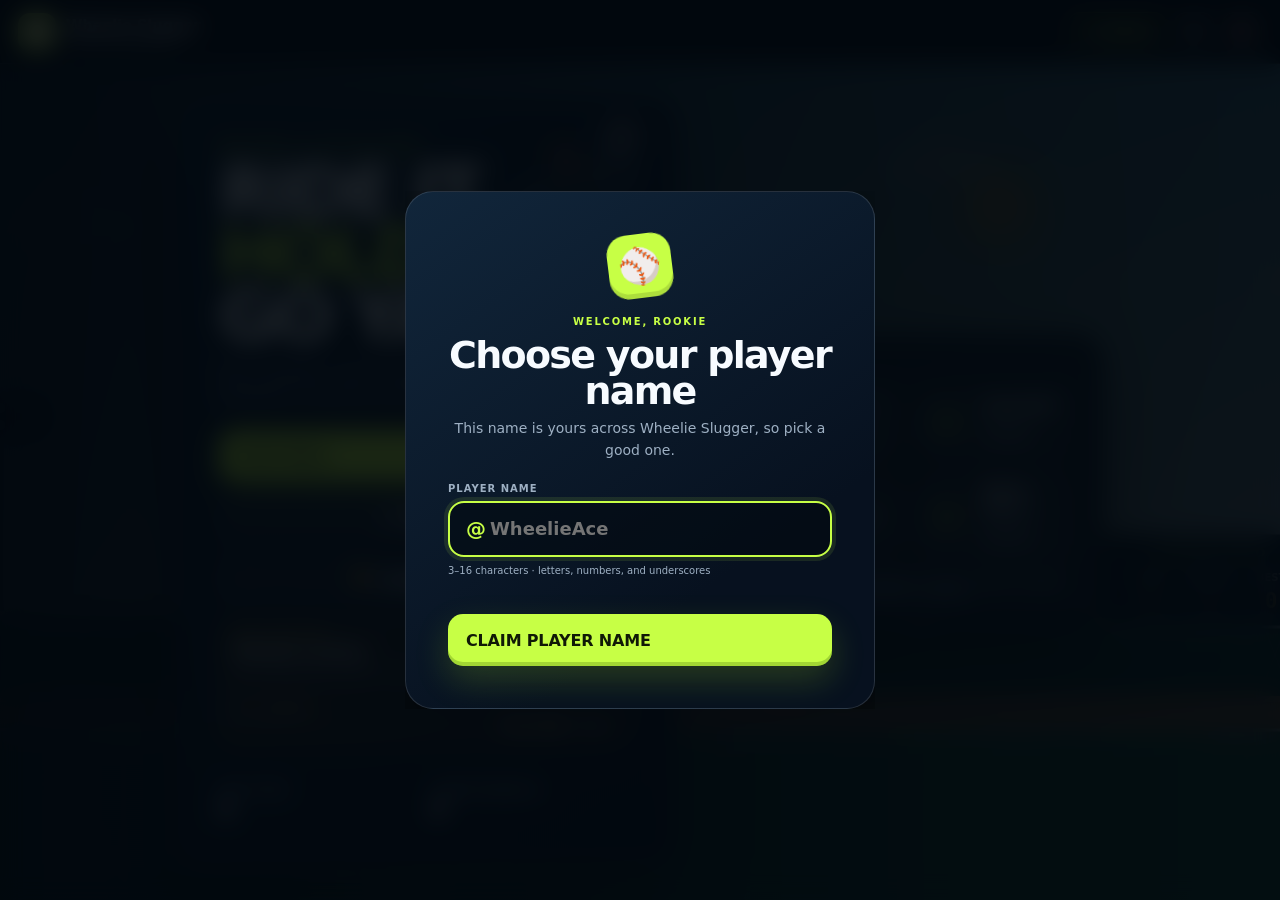
==== commit 5c7ddb0c: "Add global leaderboards and mobile account fixes (index.html)" ====
--- a/index.html
+++ b/index.html
@@ -14,7 +14,7 @@
     <title>Wheelie Slugger</title>
     <link rel="manifest" href="./manifest.json" />
     <link rel="icon" href="./icon.svg" type="image/svg+xml" />
-    <link rel="stylesheet" href="./styles.css?v=16" />
+    <link rel="stylesheet" href="./styles.css?v=17" />
   </head>
   <body>
     <div id="app">
@@ -129,6 +129,10 @@
             <button id="garageButton" class="secondary-button" type="button">
               <span aria-hidden="true">⚙</span>
               Garage
+            </button>
+            <button id="leaderboardButton" class="secondary-button" type="button">
+              <span aria-hidden="true">🏆</span>
+              Leaderboards
             </button>
 
             <section
@@ -306,6 +310,31 @@
           <strong>⚾ <span id="garageBaseballs">0</span></strong>
         </div>
       </form>
+    </dialog>
+
+    <dialog id="leaderboardDialog" class="leaderboard-dialog">
+      <div class="leaderboard-card">
+        <div class="dialog-header">
+          <div>
+            <p class="eyebrow">GLOBAL RANKINGS</p>
+            <h2>Leaderboards</h2>
+          </div>
+          <button id="closeLeaderboardButton" class="close-button" type="button" aria-label="Close leaderboards">×</button>
+        </div>
+        <p id="leaderboardStatus" class="leaderboard-status">Loading riders…</p>
+        <div class="leaderboard-grid">
+          <section>
+            <h3>⚾ Richest Riders</h3>
+            <p>Most spendable baseballs</p>
+            <ol id="moneyLeaderboard"></ol>
+          </section>
+          <section>
+            <h3>🔥 Longest Wheelies</h3>
+            <p>Best continuous wheelie</p>
+            <ol id="wheelieLeaderboard"></ol>
+          </section>
+        </div>
+      </div>
     </dialog>
 
     <dialog id="settingsDialog" class="settings-dialog">
@@ -406,7 +435,7 @@
       </form>
     </dialog>
 
-    <script src="./config.js?v=16"></script>
-    <script src="./game.js?v=16"></script>
+    <script src="./config.js?v=17"></script>
+    <script src="./game.js?v=17"></script>
   </body>
 </html>
--- a/styles.css
+++ b/styles.css
@@ -60,7 +60,7 @@
 
 #app {
   display: grid;
-  grid-template-rows: 64px minmax(0, 1fr);
+  grid-template-rows: calc(64px + env(safe-area-inset-top)) minmax(0, 1fr);
   width: 100%;
   height: 100%;
   min-height: 100dvh;
@@ -76,7 +76,11 @@
   align-items: center;
   justify-content: space-between;
   min-width: 0;
-  padding: 0 max(18px, env(safe-area-inset-right)) 0 max(18px, env(safe-area-inset-left));
+  padding:
+    env(safe-area-inset-top)
+    max(18px, env(safe-area-inset-right))
+    0
+    max(18px, env(safe-area-inset-left));
   border-bottom: 1px solid var(--line);
   background: rgba(5, 11, 19, 0.92);
   backdrop-filter: blur(18px);
@@ -1567,7 +1571,7 @@
 
 @media (max-width: 760px) {
   #app {
-    grid-template-rows: 54px minmax(0, 1fr);
+    grid-template-rows: calc(54px + env(safe-area-inset-top)) minmax(0, 1fr);
   }
 
   .topbar {
@@ -1777,7 +1781,7 @@
 
 @media (max-height: 580px) and (orientation: landscape) {
   #app {
-    grid-template-rows: 48px minmax(0, 1fr);
+    grid-template-rows: calc(48px + env(safe-area-inset-top)) minmax(0, 1fr);
   }
 
   .brand-mark {
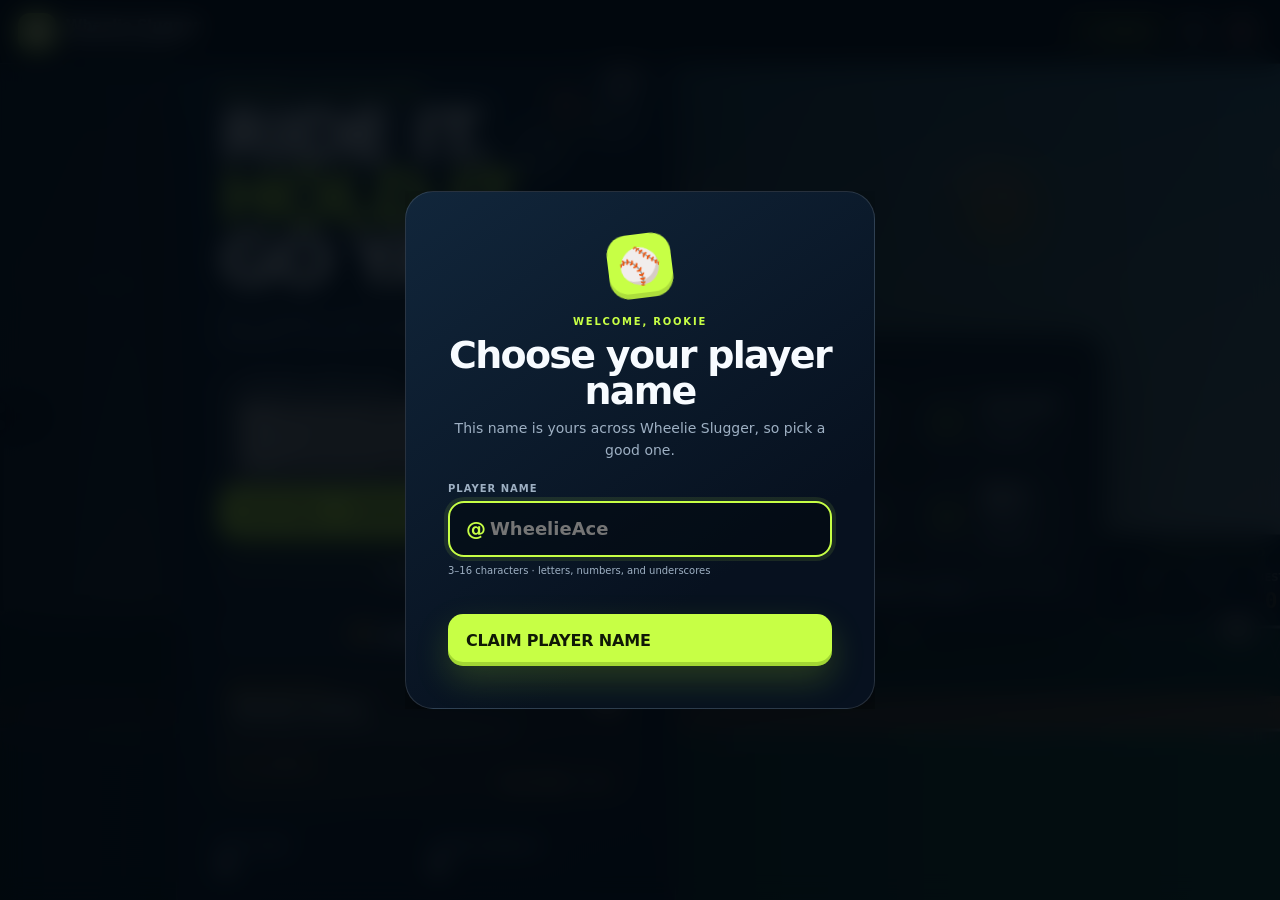
==== commit eea6bfc7: "Add difficulty modes to index.html" ====
--- a/index.html
+++ b/index.html
@@ -14,7 +14,7 @@
     <title>Wheelie Slugger</title>
     <link rel="manifest" href="./manifest.json" />
     <link rel="icon" href="./icon.svg" type="image/svg+xml" />
-    <link rel="stylesheet" href="./styles.css?v=17" />
+    <link rel="stylesheet" href="./styles.css?v=18" />
   </head>
   <body>
     <div id="app">
@@ -121,8 +121,26 @@
               Wheelie Slugger.
             </p>
 
+            <fieldset class="difficulty-picker">
+              <legend>CHOOSE DIFFICULTY</legend>
+              <div>
+                <button type="button" data-difficulty="easy">
+                  <strong>Easy</strong>
+                  <small>Light gravity · no obstacles · fewer ⚾</small>
+                </button>
+                <button type="button" data-difficulty="normal" class="is-selected">
+                  <strong>Normal</strong>
+                  <small>Original balance · a few jump obstacles</small>
+                </button>
+                <button type="button" data-difficulty="hard">
+                  <strong>Hard</strong>
+                  <small>Strong gravity · many obstacles · more ⚾</small>
+                </button>
+              </div>
+            </fieldset>
+
             <button id="startButton" class="primary-button" type="button">
-              <span>Play ball</span>
+              <span>Play ball · Normal</span>
               <span aria-hidden="true">→</span>
             </button>
 
@@ -435,7 +453,7 @@
       </form>
     </dialog>
 
-    <script src="./config.js?v=17"></script>
-    <script src="./game.js?v=17"></script>
+    <script src="./config.js?v=18"></script>
+    <script src="./game.js?v=18"></script>
   </body>
 </html>
--- a/styles.css
+++ b/styles.css
@@ -1300,6 +1300,111 @@
   color: var(--ink);
 }
 
+.leaderboard-dialog {
+  width: min(760px, calc(100% - 28px));
+  max-height: calc(100dvh - 28px);
+  padding: 0;
+  overflow: visible;
+  border: 0;
+  border-radius: var(--radius-lg);
+  background: transparent;
+  color: var(--ink);
+}
+
+.leaderboard-dialog::backdrop {
+  background: rgba(2, 7, 12, 0.82);
+  backdrop-filter: blur(10px);
+}
+
+.leaderboard-card {
+  max-height: calc(100dvh - 28px);
+  padding: clamp(22px, 4vw, 34px);
+  overflow: auto;
+  border: 1px solid var(--line);
+  border-radius: var(--radius-lg);
+  background: linear-gradient(145deg, #122a43, var(--navy-900));
+  box-shadow: var(--shadow);
+}
+
+.leaderboard-status {
+  margin: 15px 0 0;
+  padding: 10px 12px;
+  border-radius: 11px;
+  background: rgba(199, 255, 69, 0.08);
+  color: var(--lime);
+  font-size: 11px;
+  font-weight: 800;
+  text-align: center;
+}
+
+.leaderboard-grid {
+  display: grid;
+  grid-template-columns: 1fr 1fr;
+  gap: 14px;
+  margin-top: 14px;
+}
+
+.leaderboard-grid section {
+  padding: 16px;
+  border: 1px solid var(--line);
+  border-radius: 17px;
+  background: rgba(255, 255, 255, 0.04);
+}
+
+.leaderboard-grid h3 {
+  margin: 0;
+  color: var(--lime);
+  font-size: 16px;
+}
+
+.leaderboard-grid section > p {
+  margin: 4px 0 12px;
+  color: var(--muted);
+  font-size: 10px;
+}
+
+.leaderboard-grid ol {
+  display: grid;
+  gap: 6px;
+  margin: 0;
+  padding: 0;
+  list-style: none;
+}
+
+.leaderboard-grid li {
+  display: grid;
+  grid-template-columns: 25px minmax(0, 1fr) auto;
+  gap: 8px;
+  align-items: center;
+  min-height: 34px;
+  padding: 6px 9px;
+  border-radius: 10px;
+  background: rgba(255, 255, 255, 0.045);
+  font-size: 11px;
+}
+
+.leaderboard-grid li > b {
+  color: #ffd766;
+  text-align: center;
+}
+
+.leaderboard-grid li > span {
+  overflow: hidden;
+  font-weight: 800;
+  text-overflow: ellipsis;
+  white-space: nowrap;
+}
+
+.leaderboard-grid li > strong {
+  color: var(--cyan);
+  font-variant-numeric: tabular-nums;
+}
+
+.leaderboard-grid li.is-current-player {
+  outline: 1px solid var(--lime);
+  background: rgba(199, 255, 69, 0.09);
+}
+
 .settings-dialog::backdrop {
   background: rgba(2, 7, 12, 0.78);
   backdrop-filter: blur(10px);
@@ -1943,6 +2048,10 @@
   .challenge-timer > small {
     display: none;
   }
+
+  .leaderboard-grid {
+    grid-template-columns: 1fr;
+  }
 }
 
 @media (prefers-reduced-motion: reduce) {
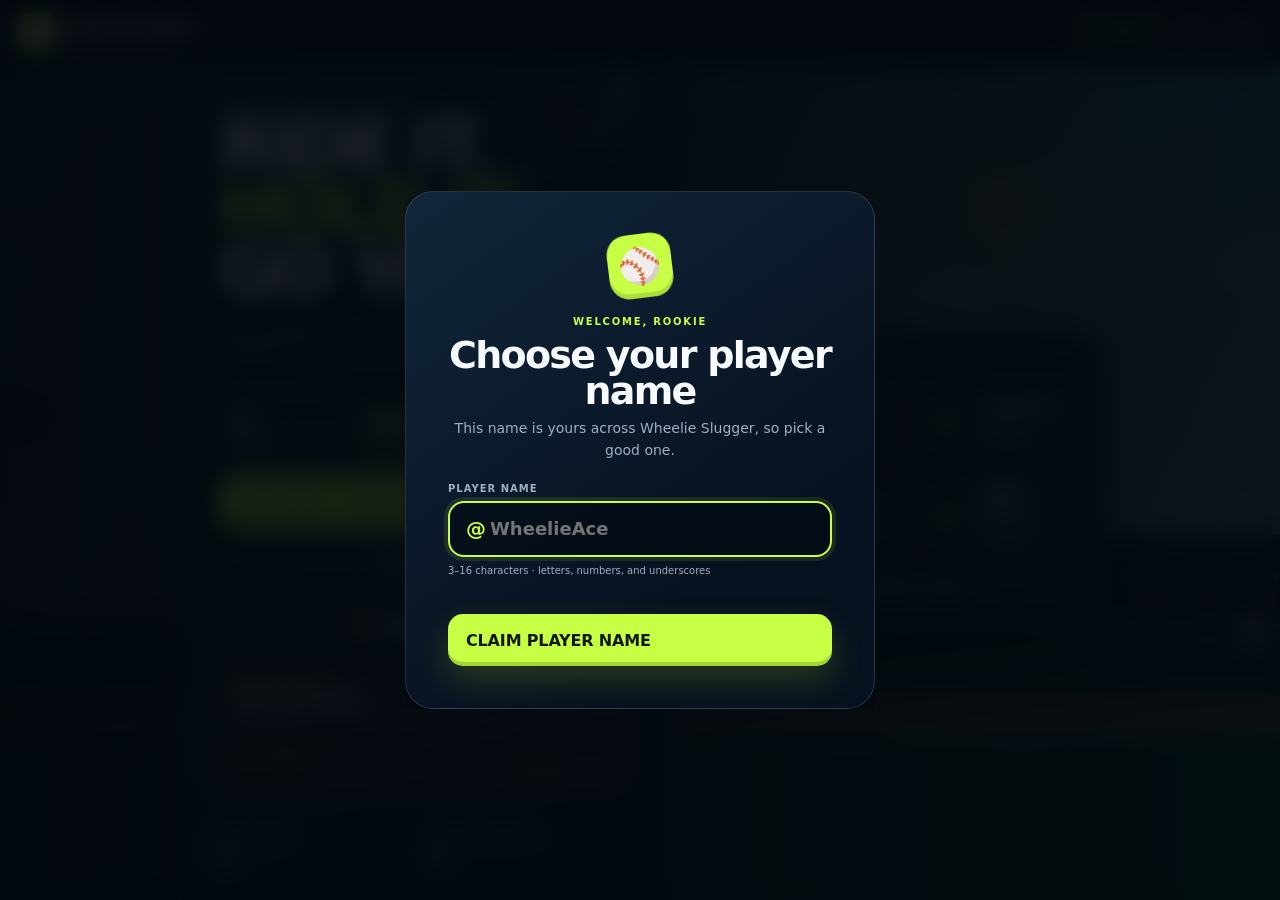
==== commit cb265a20: "Fix hard mode obstacle collisions in index.html" ====
--- a/index.html
+++ b/index.html
@@ -14,7 +14,7 @@
     <title>Wheelie Slugger</title>
     <link rel="manifest" href="./manifest.json" />
     <link rel="icon" href="./icon.svg" type="image/svg+xml" />
-    <link rel="stylesheet" href="./styles.css?v=18" />
+    <link rel="stylesheet" href="./styles.css?v=19" />
   </head>
   <body>
     <div id="app">
@@ -453,7 +453,7 @@
       </form>
     </dialog>
 
-    <script src="./config.js?v=18"></script>
-    <script src="./game.js?v=18"></script>
+    <script src="./config.js?v=19"></script>
+    <script src="./game.js?v=19"></script>
   </body>
 </html>
--- a/styles.css
+++ b/styles.css
@@ -666,6 +666,64 @@
   background: rgba(255, 255, 255, 0.1);
 }
 
+.difficulty-picker {
+  margin: 0 0 12px;
+  padding: 0;
+  border: 0;
+}
+
+.difficulty-picker legend {
+  margin-bottom: 7px;
+  color: var(--muted);
+  font-size: 9px;
+  font-weight: 900;
+  letter-spacing: 0.12em;
+}
+
+.difficulty-picker > div {
+  display: grid;
+  grid-template-columns: repeat(3, 1fr);
+  gap: 7px;
+}
+
+.difficulty-picker button {
+  min-width: 0;
+  min-height: 62px;
+  padding: 8px 6px;
+  border: 1px solid var(--line);
+  border-radius: 11px;
+  background: rgba(255, 255, 255, 0.045);
+  color: var(--ink);
+  text-align: left;
+}
+
+.difficulty-picker button:hover {
+  background: rgba(255, 255, 255, 0.09);
+}
+
+.difficulty-picker button.is-selected {
+  border-color: var(--lime);
+  background: rgba(199, 255, 69, 0.13);
+  box-shadow: 0 0 0 1px rgba(199, 255, 69, 0.2);
+}
+
+.difficulty-picker strong,
+.difficulty-picker small {
+  display: block;
+}
+
+.difficulty-picker strong {
+  font-size: 12px;
+  text-transform: uppercase;
+}
+
+.difficulty-picker small {
+  margin-top: 4px;
+  color: var(--muted);
+  font-size: 8px;
+  line-height: 1.25;
+}
+
 .text-button {
   min-height: 38px;
   margin-top: 5px;
@@ -1717,6 +1775,14 @@
     padding: 24px;
   }
 
+  .difficulty-picker button {
+    min-height: 58px;
+  }
+
+  .difficulty-picker small {
+    font-size: 7px;
+  }
+
   h1 {
     font-size: clamp(39px, 12vw, 58px);
   }
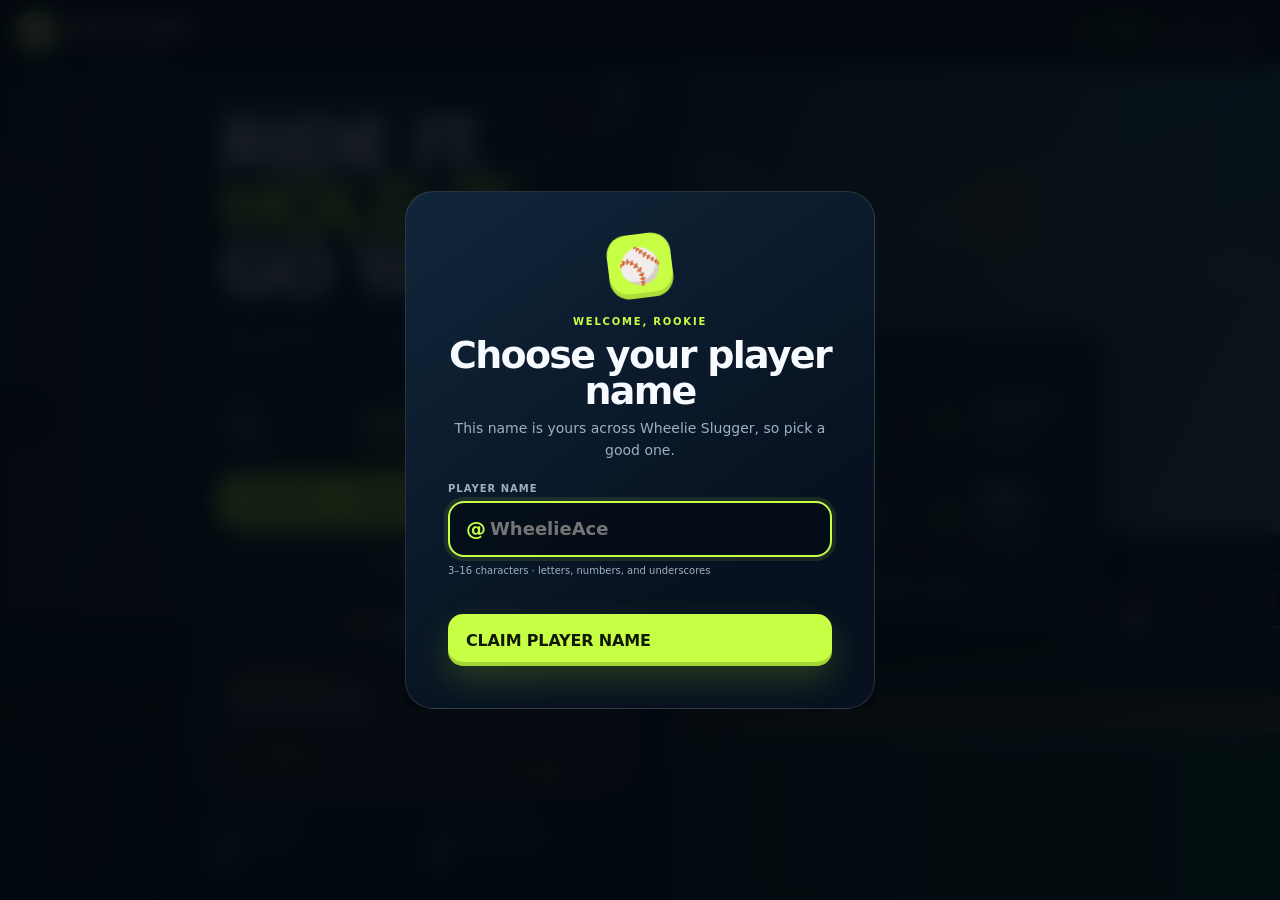
==== commit 7913945a: "Add silver admin tag in index.html" ====
--- a/index.html
+++ b/index.html
@@ -14,7 +14,7 @@
     <title>Wheelie Slugger</title>
     <link rel="manifest" href="./manifest.json" />
     <link rel="icon" href="./icon.svg" type="image/svg+xml" />
-    <link rel="stylesheet" href="./styles.css?v=19" />
+    <link rel="stylesheet" href="./styles.css?v=20" />
   </head>
   <body>
     <div id="app">
@@ -453,7 +453,7 @@
       </form>
     </dialog>
 
-    <script src="./config.js?v=19"></script>
-    <script src="./game.js?v=19"></script>
+    <script src="./config.js?v=20"></script>
+    <script src="./game.js?v=20"></script>
   </body>
 </html>
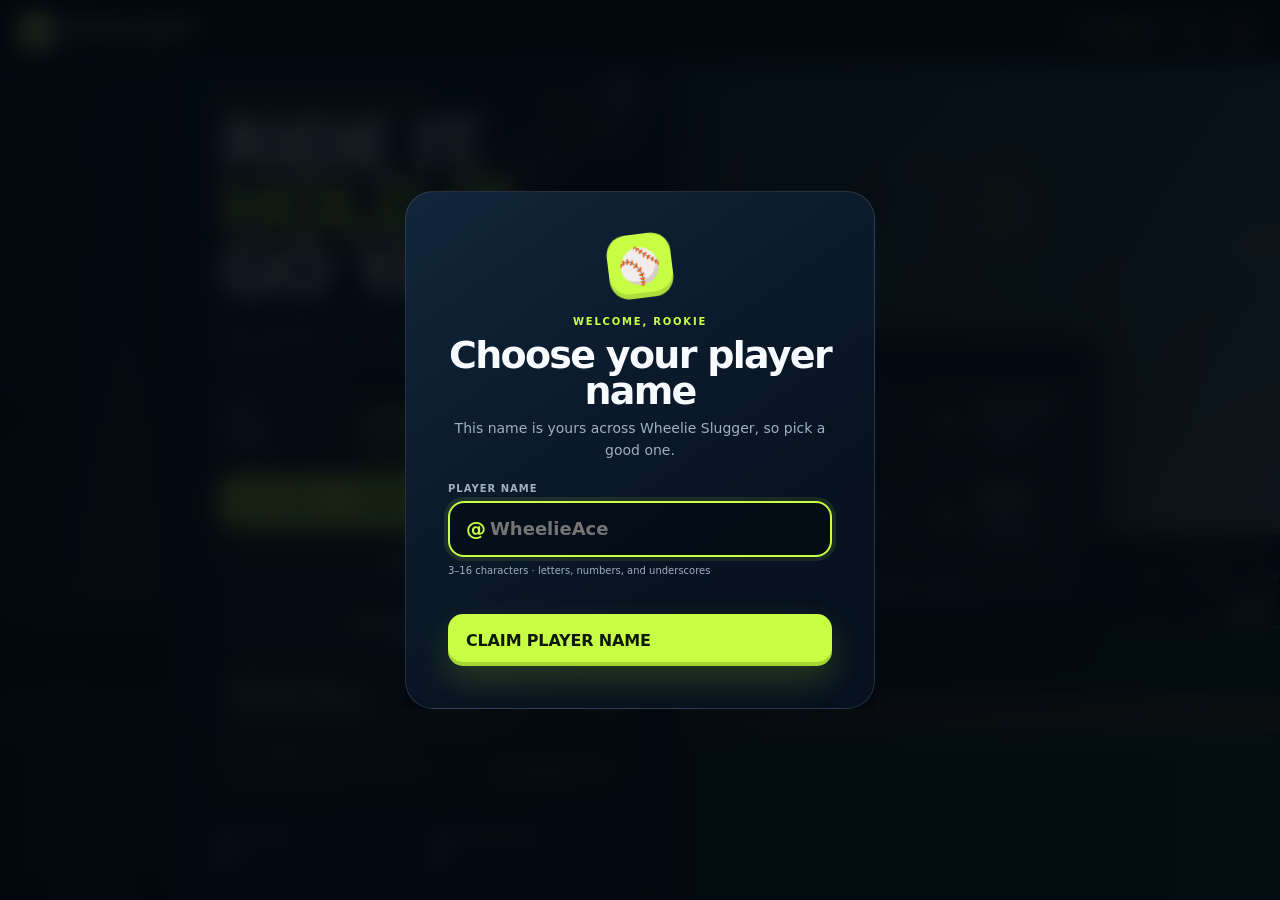
==== commit b2a499c6: "Move admin tag in index.html" ====
--- a/index.html
+++ b/index.html
@@ -14,7 +14,7 @@
     <title>Wheelie Slugger</title>
     <link rel="manifest" href="./manifest.json" />
     <link rel="icon" href="./icon.svg" type="image/svg+xml" />
-    <link rel="stylesheet" href="./styles.css?v=20" />
+    <link rel="stylesheet" href="./styles.css?v=21" />
   </head>
   <body>
     <div id="app">
@@ -453,7 +453,7 @@
       </form>
     </dialog>
 
-    <script src="./config.js?v=20"></script>
-    <script src="./game.js?v=20"></script>
+    <script src="./config.js?v=21"></script>
+    <script src="./game.js?v=21"></script>
   </body>
 </html>
--- a/styles.css
+++ b/styles.css
@@ -172,6 +172,22 @@
   text-shadow: 0 1px 0 rgba(255, 255, 255, 0.42);
 }
 
+.player-badge--admin {
+  border-color: rgba(220, 228, 238, 0.7);
+  background: linear-gradient(135deg, rgba(224, 231, 239, 0.16), rgba(106, 120, 138, 0.13));
+  color: #e7edf5;
+}
+
+.owner-tag--admin {
+  border-color: #f4f7fa;
+  background: linear-gradient(180deg, #f8fafc, #aab5c2);
+  box-shadow:
+    inset 0 1px 0 rgba(255, 255, 255, 0.9),
+    0 0 16px rgba(205, 218, 231, 0.34);
+  color: #1d2733;
+  text-shadow: 0 1px 0 rgba(255, 255, 255, 0.7);
+}
+
 .icon-button,
 .close-button {
   display: grid;
